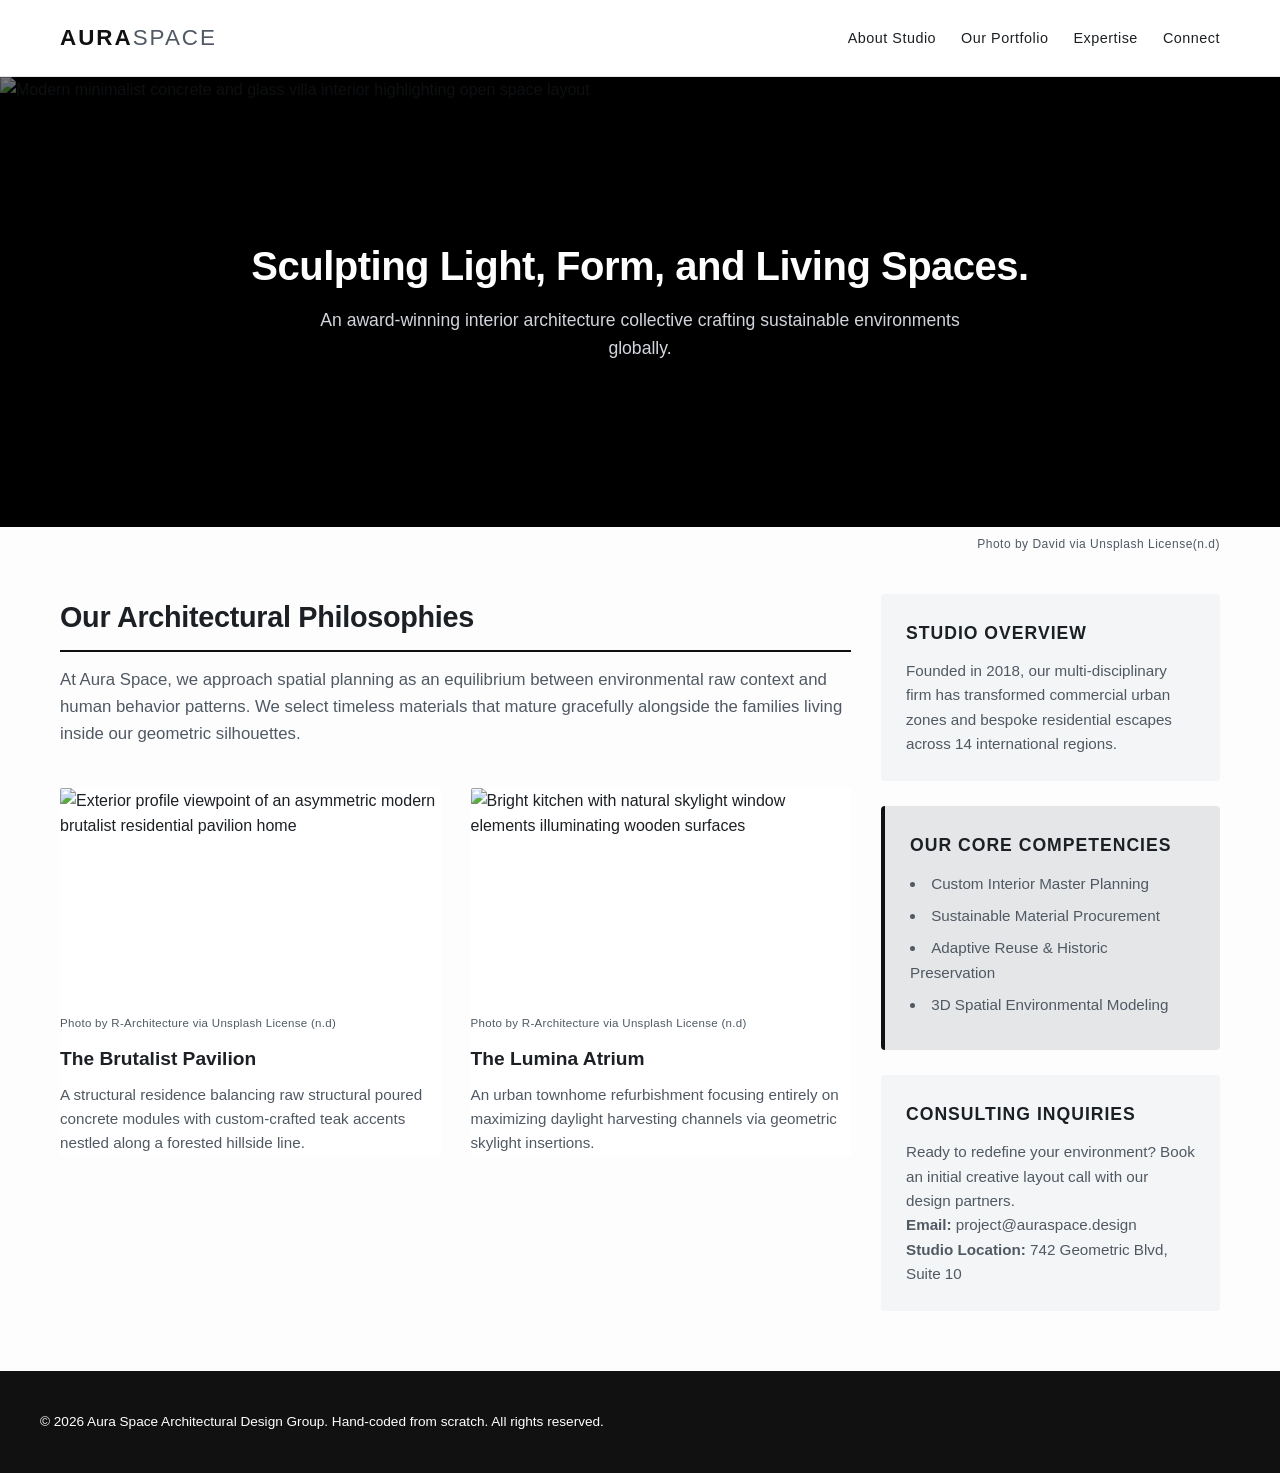
==== index.html @ b134ff6f "Add files via upload" ====
<!DOCTYPE html>
<html lang="en">
<head>
    <meta charset="UTF-8">
    <meta name="viewport" content="width=device-width, initial-scale=1.0">
    <title>Aura Space Design | Architectural Studio - Web Programming and Design - First Project Part 1</title>
    <style>
        /* ==========================================================================
           1. ROOT DESIGN SYSTEM VARIABLES & BASE RESETS
           ========================================================================== */
        :root {
            --color-bg: #fdfdfd;
            --color-text-main: #1c2024;
            --color-text-muted: #505963;
            --color-accent: #111111;
            --color-sidebar-bg: #f4f5f6;
            --color-accent-bg: #e4e6e8;
            --font-stack: -apple-system, BlinkMacSystemFont, "Segoe UI", Roboto, Helvetica, Arial, sans-serif;
            --grid-gap: 30px;
            --max-width: 1200px;
        }

        * {
            box-sizing: border-box;
            margin: 0;
            padding: 0;
        }

        html {
            scroll-behavior: smooth;
        }

        body {
            font-family: var(--font-stack);
            background-color: var(--color-bg);
            color: var(--color-text-main);
            line-height: 1.6;
            -webkit-font-smoothing: antialiased;
        }

        /* ==========================================================================
           2. HEADER & NAVIGATION STRUCTURAL ELEMENTS
           ========================================================================== */
        .site-header {
            background-color: rgba(255, 255, 255, 0.95);
            border-bottom: 1px solid var(--color-accent-bg);
            position: sticky;
            top: 0;
            z-index: 100;
        }

        .header-container {
            max-width: var(--max-width);
            margin: 0 auto;
            padding: 20px;
            display: flex;
            justify-content: space-between;
            align-items: center;
        }

        .logo a {
            font-size: 1.4rem;
            font-weight: 800;
            letter-spacing: 2px;
            color: var(--color-accent);
            text-decoration: none;
        }

        .logo a span {
            font-weight: 300;
            color: var(--color-text-muted);
        }

        .site-navigation ul {
            list-style: none;
            display: flex;
            gap: 25px;
        }

        .site-navigation a {
            text-decoration: none;
            color: var(--color-text-main);
            font-size: 0.9rem;
            font-weight: 500;
            letter-spacing: 0.5px;
            transition: color 0.2s ease;
        }

        .site-navigation a:hover {
            color: var(--color-text-muted);
        }

        /* ==========================================================================
           3. HERO BANNER PROFILE
           ========================================================================== */
        .hero-banner {
            position: relative;
            width: 100%;
            height: 50vh;
            min-height: 400px;
            overflow: hidden;
            background-color: #000;
        }

        /* ANTI-DISTORTION RULE: Object fit controls asset scale aspect ratio dynamically */
        .hero-img {
            width: 100%;
            height: 100%;
            object-fit: cover;
            opacity: 0.85;
        }

        .hero-overlay {
            position: absolute;
            top: 0;
            bottom: 0;
            left: 0;
            right: 0;
            padding: 40px 20px;
            background: rgba(0, 0, 0, 0.45); /* Balanced dark tint layout override */
            color: #ffffff;
            
            /* Center elements horizontally and vertically */
            display: flex;
            flex-direction: column;
            justify-content: center;
            align-items: center;
            text-align: center;
        }

        .hero-overlay h1 {
            width: 100%;
            max-width: 800px;
            margin: 0 auto 16px auto;
            font-size: 2.5rem;
            font-weight: 700;
            letter-spacing: -0.5px;
            line-height: 1.2;
        }

        .hero-overlay p {
            width: 100%;
            max-width: 650px;
            margin: 0 auto;
            font-size: 1.1rem;
            color: #d1d5db;
        }

        /* ==========================================================================
           4. LAYOUT GRID MATRIX SYSTEM (WIREFRAME 1: DESKTOP MULTI-COLUMN DESIGN)
           ========================================================================== */
        .layout-wrapper {
            max-width: var(--max-width);
            margin: 40px auto;
            padding: 0 20px;
            display: grid;
            /* Main section consumes 70%, Aside section consumes 30% spacing */
            grid-template-columns: 7fr 3fr;
            gap: var(--grid-gap);
        }

        .main-content {
            display: flex;
            flex-direction: column;
            gap: 40px;
        }

        .content-block h2 {
            font-size: 1.8rem;
            margin-bottom: 15px;
            letter-spacing: -0.3px;
            border-bottom: 2px solid var(--color-accent);
            padding-bottom: 10px;
        }

        .content-block p {
            color: var(--color-text-muted);
            font-size: 1.05rem;
        }

        /* PORTFOLIO DISPLAY CARDS */
        .portfolio-grid {
            display: grid;
            grid-template-columns: repeat(auto-fit, minmax(280px, 1fr));
            gap: var(--grid-gap);
        }

        .portfolio-card {
            background: #ffffff;
            display: flex;
            flex-direction: column;
        }

        /* ANTI-DISTORTION RULE: Prevent aspect ratio compression on portfolio content cards */
        .portfolio-img {
            width: 100%;
            height: 220px;
            object-fit: cover;
            margin-bottom: 6px; /* Reduced to bring citation closer to the image */
            border-radius: 2px;
        }

        /* Custom small-font styling for standard photo captions */
        .photo-citation {
            font-size: 0.72rem;
            color: var(--color-text-muted);
            margin-bottom: 12px;
            letter-spacing: 0.3px;
        }

        .portfolio-card h3 {
            font-size: 1.2rem;
            margin-bottom: 8px;
        }

        .portfolio-card p {
            color: var(--color-text-muted);
            font-size: 0.95rem;
        }

        /* ASIDE SIDEBAR MANAGEMENT */
        .sidebar-info {
            display: flex;
            flex-direction: column;
            gap: 25px;
        }

        .sidebar-widget {
            background-color: var(--color-sidebar-bg);
            padding: 25px;
            border-radius: 4px;
        }

        .sidebar-widget h3 {
            font-size: 1.1rem;
            margin-bottom: 12px;
            text-transform: uppercase;
            letter-spacing: 1px;
        }

        .sidebar-widget p {
            font-size: 0.95rem;
            color: var(--color-text-muted);
        }

        .sidebar-widget ul {
            list-style-position: inside;
            color: var(--color-text-muted);
            font-size: 0.95rem;
        }

        .sidebar-widget ul li {
            margin-bottom: 8px;
        }

        .bg-accent {
            background-color: var(--color-accent-bg);
            border-left: 4px solid var(--color-accent);
        }

        /* ==========================================================================
           5. SITE FOOTER SYSTEM
           ========================================================================== */
        .site-footer {
            background-color: var(--color-accent);
            color: #ffffff;
            margin-top: 60px;
            padding: 40px 20px;
        }

        .footer-container {
            max-width: var(--max-width);
            margin: 0 auto;
            display: flex;
            justify-content: space-between;
            flex-wrap: wrap;
            gap: 20px;
            font-size: 0.85rem;
        }

        .footer-meta {
            color: #9ca3af;
        }

        /* ==========================================================================
           6. RESPONSIVE RE-ARCHITECTURE MEDIA INJECTION (WIREFRAME 2: MOBILE VIEWPORT)
           ========================================================================== */
        @media (max-width: 768px) {
            /* Transforms multi-column layout wrapper into a single linear stacked block */
            .layout-wrapper {
                grid-template-columns: 1fr;
                margin: 20px auto;
            }
            
            .header-container {
                flex-direction: column;
                gap: 15px;
                text-align: center;
            }

            .site-navigation ul {
                gap: 15px;
            }

            .hero-banner {
                height: 40vh;
            }

            .hero-overlay h1 {
                font-size: 1.8rem;
            }
            
            .footer-container {
                flex-direction: column;
                text-align: center;
            }
        }
    </style>
</head>
<body>

    <!-- SEMANTIC LANDMARK: HEADER SECTION -->
    <header class="site-header">
        <div class="header-container">
            <div class="logo">
                <a href="#home" aria-label="Aura Space Design Home">AURA<span>SPACE</span></a>
            </div>
            <!-- SEMANTIC LANDMARK: NAVIGATION -->
            <nav class="site-navigation" aria-label="Main Site Navigation">
                <ul>
                    <li><a href="#about">About Studio</a></li>
                    <li><a href="#portfolio">Our Portfolio</a></li>
                    <li><a href="#services">Expertise</a></li>
                    <li><a href="#contact">Connect</a></li>
                </ul>
            </nav>
        </div>
    </header>

    <!-- HERO PROFILE GRAPHIC CONTAINER (FIRST PHOTO) -->
    <section id="home" class="hero-banner" aria-label="Introduction Banner">
        <!-- 
            IMAGE SOURCE CITATION:
            URL: https://images.unsplash.com/photo-1600585154340-be6161a56a0c
            Author: David via Unsplash License (n.d)
        -->
        <img src="https://images.unsplash.com/photo-1600585154340-be6161a56a0c?auto=format&fit=crop&w=1200&q=80" 
             alt="Modern minimalist concrete and glass villa interior highlighting open space layout" 
             class="hero-img">
        <div class="hero-overlay">
            <h1>Sculpting Light, Form, and Living Spaces.</h1>
            <p>An award-winning interior architecture collective crafting sustainable environments globally.</p>
        </div>
    </section>

    <!-- FIRST PHOTO CITATION (Placed directly under the photo, aligned to the right, using pure HTML styles) -->
    <div style="text-align: right; max-width: 1200px; margin: 8px auto 0 auto; padding: 0 20px; font-size: 0.75rem; color: #505963; letter-spacing: 0.5px;">
        Photo by David via Unsplash License(n.d)
    </div>

    <!-- TWO-COLUMN LAYOUT ADHERING TO THE DESKTOP WIREFRAME MODEL -->
    <div class="layout-wrapper">
        
        <!-- SEMANTIC LANDMARK: MAIN ARTICLE AND CONTENT MATRIX -->
        <main class="main-content" id="portfolio">
            <section class="content-block">
                <h2>Our Architectural Philosophies</h2>
                <p>At Aura Space, we approach spatial planning as an equilibrium between environmental raw context and human behavior patterns. We select timeless materials that mature gracefully alongside the families living inside our geometric silhouettes.</p>
            </section>

            <section class="portfolio-grid">
                <article class="portfolio-card">
                    <!-- 
                        IMAGE SOURCE CITATION:
                        URL: https://images.unsplash.com/photo-1600596542815-ffad4c1539a9
                        Author: R-Architecture via Unsplash License
                    -->
                    <img src="https://images.unsplash.com/photo-1600596542815-ffad4c1539a9?auto=format&fit=crop&w=600&q=80" 
                         alt="Exterior profile viewpoint of an asymmetric modern brutalist residential pavilion home" 
                         class="portfolio-img">
                    <span class="photo-citation">Photo by R-Architecture via Unsplash License (n.d)</span>
                    <h3>The Brutalist Pavilion</h3>
                    <p>A structural residence balancing raw structural poured concrete modules with custom-crafted teak accents nestled along a forested hillside line.</p>
                </article>

                <article class="portfolio-card">
                    <!-- 
                        IMAGE SOURCE CITATION:
                        URL: https://images.unsplash.com/photo-1600607687939-ce8a6c25118c
                        Author: R-Architecture via Unsplash License
                    -->
                    <img src="https://images.unsplash.com/photo-1600607687939-ce8a6c25118c?auto=format&fit=crop&w=600&q=80" 
                         alt="Bright kitchen with natural skylight window elements illuminating wooden surfaces" 
                         class="portfolio-img">
                    <span class="photo-citation">Photo by R-Architecture via Unsplash License (n.d)</span>
                    <h3>The Lumina Atrium</h3>
                    <p>An urban townhome refurbishment focusing entirely on maximizing daylight harvesting channels via geometric skylight insertions.</p>
                </article>
            </section>
        </main>

        <!-- SEMANTIC LANDMARK: ASIDE SIDEBAR ELEMENT (Wireframe 1 Sidebar Content / Drops to bottom in Wireframe 2 Mobile) -->
        <aside class="sidebar-info" id="about" aria-label="Studio Details and Accolades">
            <div class="sidebar-widget">
                <h3>Studio Overview</h3>
                <p>Founded in 2018, our multi-disciplinary firm has transformed commercial urban zones and bespoke residential escapes across 14 international regions.</p>
            </div>

            <div class="sidebar-widget bg-accent" id="services">
                <h3>Our Core Competencies</h3>
                <ul>
                    <li>Custom Interior Master Planning</li>
                    <li>Sustainable Material Procurement</li>
                    <li>Adaptive Reuse & Historic Preservation</li>
                    <li>3D Spatial Environmental Modeling</li>
                </ul>
            </div>

            <div class="sidebar-widget" id="contact">
                <h3>Consulting Inquiries</h3>
                <p>Ready to redefine your environment? Book an initial creative layout call with our design partners.</p>
                <p><strong>Email:</strong> project@auraspace.design</p>
                <p><strong>Studio Location:</strong> 742 Geometric Blvd, Suite 10</p>
            </div>
        </aside>

    </div>

    <!-- SEMANTIC LANDMARK: FOOTER SYSTEM -->
    <footer class="site-footer">
        <div class="footer-container">
            <p>&copy; 2026 Aura Space Architectural Design Group. Hand-coded from scratch. All rights reserved.</p>
        </div>
    </footer>

</body>
</html>
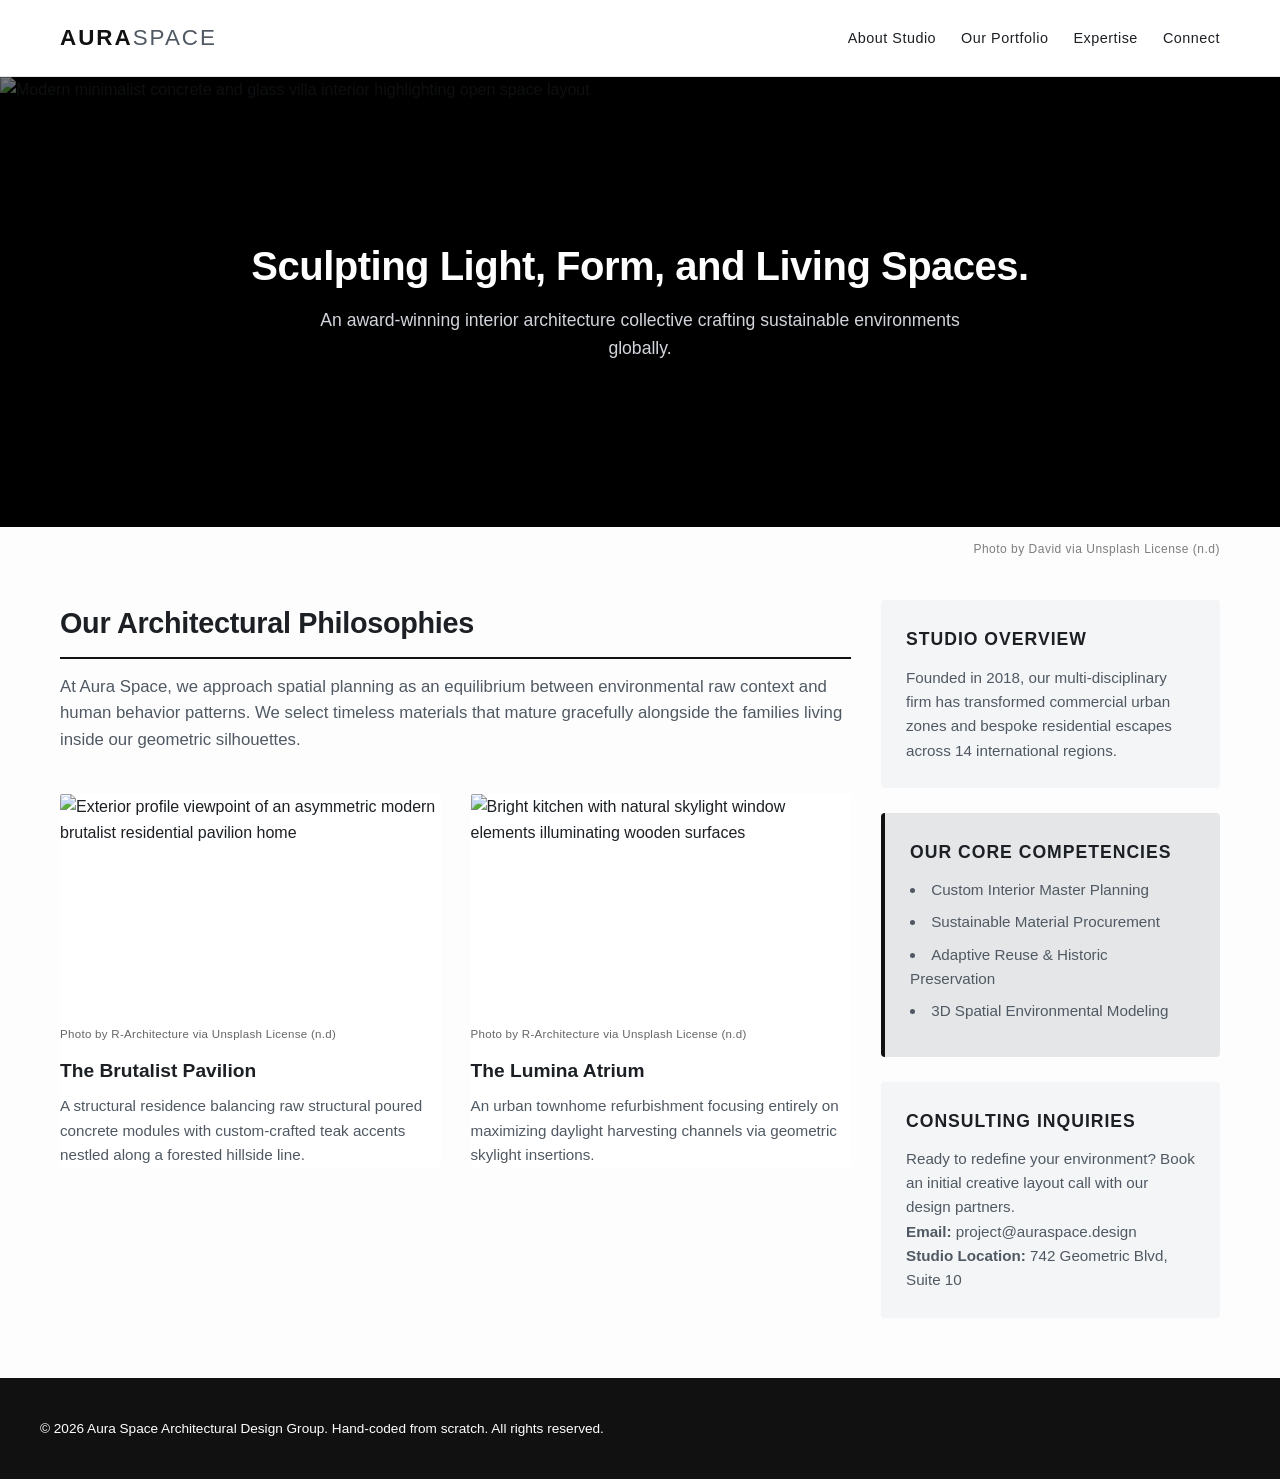
==== commit eca09316: "Add files via upload" ====
--- a/index.html
+++ b/index.html
@@ -3,7 +3,7 @@
 <head>
     <meta charset="UTF-8">
     <meta name="viewport" content="width=device-width, initial-scale=1.0">
-    <title>Aura Space Design | Architectural Studio - Web Programming and Design - First Project Part 1</title>
+    <title>Web Programming and Design - First Project Part 1</title>
     <style>
         /* ==========================================================================
            1. ROOT DESIGN SYSTEM VARIABLES & BASE RESETS
@@ -200,10 +200,10 @@
             border-radius: 2px;
         }
 
-        /* Custom small-font styling for standard photo captions */
+        /* Custom small-font styling for standard photo captions (LOCKED TO BLACK) */
         .photo-citation {
             font-size: 0.72rem;
-            color: var(--color-text-muted);
+            color: #000000 !important;
             margin-bottom: 12px;
             letter-spacing: 0.3px;
         }
@@ -342,7 +342,7 @@
         <!-- 
             IMAGE SOURCE CITATION:
             URL: https://images.unsplash.com/photo-1600585154340-be6161a56a0c
-            Author: David via Unsplash License (n.d)
+            Author: David via Unsplash License
         -->
         <img src="https://images.unsplash.com/photo-1600585154340-be6161a56a0c?auto=format&fit=crop&w=1200&q=80" 
              alt="Modern minimalist concrete and glass villa interior highlighting open space layout" 
@@ -353,9 +353,17 @@
         </div>
     </section>
 
-    <!-- FIRST PHOTO CITATION (Placed directly under the photo, aligned to the right, using pure HTML styles) -->
-    <div style="text-align: right; max-width: 1200px; margin: 8px auto 0 auto; padding: 0 20px; font-size: 0.75rem; color: #505963; letter-spacing: 0.5px;">
-        Photo by David via Unsplash License(n.d)
+    <!-- FIRST PHOTO CITATION (COLOR LOCKED TO BLACK BEFORE & AFTER HOVER) -->
+    <div style="text-align: right; max-width: 1200px; margin: 8px auto 0 auto; padding: 0 20px; position: relative;">
+        <!-- Popup Element for First Photo -->
+        <div id="popup-hero" style="position: absolute; right: 20px; bottom: 100%; margin-bottom: 8px; background: #111111; color: #ffffff; padding: 6px 12px; font-size: 0.75rem; border-radius: 4px; box-shadow: 0 2px 8px rgba(0,0,0,0.15); display: none; white-space: nowrap; z-index: 10;">
+            Source: Unsplash Open License • Asset ID: 1600585154340
+        </div>
+        <span style="font-size: 0.75rem; color: #000000; letter-spacing: 0.5px; opacity: 0.5; transition: opacity 0.3s ease; cursor: pointer;"
+              onmouseover="this.style.opacity='1'; document.getElementById('popup-hero').style.display='block';"
+              onmouseout="this.style.opacity='0.5'; document.getElementById('popup-hero').style.display='none';">
+            Photo by David via Unsplash License (n.d)
+        </span>
     </div>
 
     <!-- TWO-COLUMN LAYOUT ADHERING TO THE DESKTOP WIREFRAME MODEL -->
@@ -378,7 +386,19 @@
                     <img src="https://images.unsplash.com/photo-1600596542815-ffad4c1539a9?auto=format&fit=crop&w=600&q=80" 
                          alt="Exterior profile viewpoint of an asymmetric modern brutalist residential pavilion home" 
                          class="portfolio-img">
-                    <span class="photo-citation">Photo by R-Architecture via Unsplash License (n.d)</span>
+                    
+                    <!-- GRID PHOTO 1 CITATION (COLOR LOCKED TO BLACK BEFORE & AFTER HOVER) -->
+                    <div style="position: relative; display: inline-block;">
+                        <div id="popup-grid-1" style="position: absolute; left: 0; bottom: 100%; margin-bottom: 4px; background: #111111; color: #ffffff; padding: 6px 12px; font-size: 0.72rem; border-radius: 4px; box-shadow: 0 2px 8px rgba(0,0,0,0.15); display: none; white-space: nowrap; z-index: 10;">
+                            Source: R-Architecture Portfolio • Commercial License
+                        </div>
+                        <span class="photo-citation" style="cursor: pointer; transition: opacity 0.2s ease; display: inline-block; opacity: 0.6; color: #000000;"
+                              onmouseover="this.style.opacity='1'; document.getElementById('popup-grid-1').style.display='block';"
+                              onmouseout="this.style.opacity='0.6'; document.getElementById('popup-grid-1').style.display='none';">
+                            Photo by R-Architecture via Unsplash License (n.d)
+                        </span>
+                    </div>
+
                     <h3>The Brutalist Pavilion</h3>
                     <p>A structural residence balancing raw structural poured concrete modules with custom-crafted teak accents nestled along a forested hillside line.</p>
                 </article>
@@ -392,14 +412,26 @@
                     <img src="https://images.unsplash.com/photo-1600607687939-ce8a6c25118c?auto=format&fit=crop&w=600&q=80" 
                          alt="Bright kitchen with natural skylight window elements illuminating wooden surfaces" 
                          class="portfolio-img">
-                    <span class="photo-citation">Photo by R-Architecture via Unsplash License (n.d)</span>
+                    
+                    <!-- GRID PHOTO 2 CITATION (COLOR LOCKED TO BLACK BEFORE & AFTER HOVER) -->
+                    <div style="position: relative; display: inline-block;">
+                        <div id="popup-grid-2" style="position: absolute; left: 0; bottom: 100%; margin-bottom: 4px; background: #111111; color: #ffffff; padding: 6px 12px; font-size: 0.72rem; border-radius: 4px; box-shadow: 0 2px 8px rgba(0,0,0,0.15); display: none; white-space: nowrap; z-index: 10;">
+                            Source: R-Architecture Interior Collection • Standard License
+                        </div>
+                        <span class="photo-citation" style="cursor: pointer; transition: opacity 0.2s ease; display: inline-block; opacity: 0.6; color: #000000;"
+                              onmouseover="this.style.opacity='1'; document.getElementById('popup-grid-2').style.display='block';"
+                              onmouseout="this.style.opacity='0.6'; document.getElementById('popup-grid-2').style.display='none';">
+                            Photo by R-Architecture via Unsplash License (n.d)
+                        </span>
+                    </div>
+
                     <h3>The Lumina Atrium</h3>
                     <p>An urban townhome refurbishment focusing entirely on maximizing daylight harvesting channels via geometric skylight insertions.</p>
                 </article>
             </section>
         </main>
 
-        <!-- SEMANTIC LANDMARK: ASIDE SIDEBAR ELEMENT (Wireframe 1 Sidebar Content / Drops to bottom in Wireframe 2 Mobile) -->
+        <!-- SEMANTIC LANDMARK: ASIDE SIDEBAR ELEMENT -->
         <aside class="sidebar-info" id="about" aria-label="Studio Details and Accolades">
             <div class="sidebar-widget">
                 <h3>Studio Overview</h3>
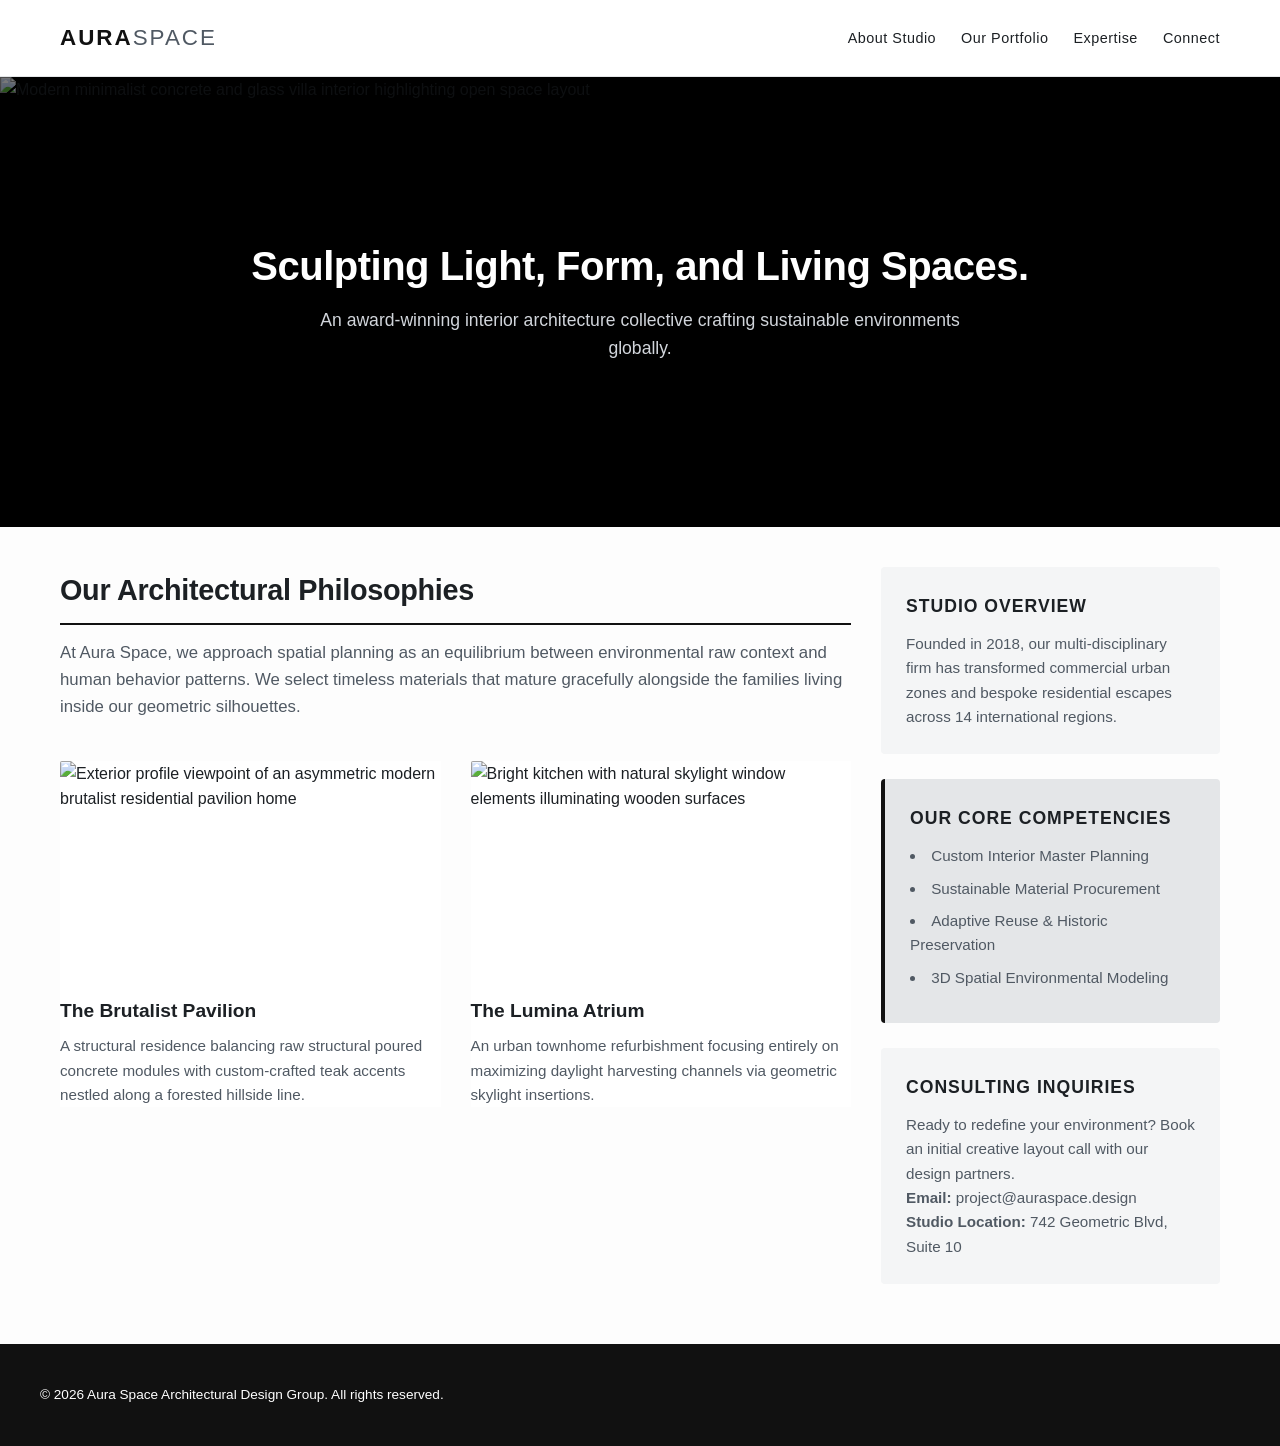
==== commit 04d10472: "Add files via upload" ====
--- a/index.html
+++ b/index.html
@@ -5,9 +5,9 @@
     <meta name="viewport" content="width=device-width, initial-scale=1.0">
     <title>Web Programming and Design - First Project Part 1</title>
     <style>
-        /* ==========================================================================
-           1. ROOT DESIGN SYSTEM VARIABLES & BASE RESETS
-           ========================================================================== */
+        /* =================================
+           SYSTEM VARIABLES & BASE RESETS
+           =================================*/
         :root {
             --color-bg: #fdfdfd;
             --color-text-main: #1c2024;
@@ -38,9 +38,9 @@
             -webkit-font-smoothing: antialiased;
         }
 
-        /* ==========================================================================
-           2. HEADER & NAVIGATION STRUCTURAL ELEMENTS
-           ========================================================================== */
+        /* ========================================
+           HEADER & NAVIGATION STRUCTURAL ELEMENTS
+           ========================================*/
         .site-header {
             background-color: rgba(255, 255, 255, 0.95);
             border-bottom: 1px solid var(--color-accent-bg);
@@ -90,9 +90,9 @@
             color: var(--color-text-muted);
         }
 
-        /* ==========================================================================
-           3. HERO BANNER PROFILE
-           ========================================================================== */
+        /* ====================
+           BANNER PROFILE
+           ====================*/
         .hero-banner {
             position: relative;
             width: 100%;
@@ -102,12 +102,12 @@
             background-color: #000;
         }
 
-        /* ANTI-DISTORTION RULE: Object fit controls asset scale aspect ratio dynamically */
         .hero-img {
             width: 100%;
             height: 100%;
             object-fit: cover;
             opacity: 0.85;
+            cursor: help;
         }
 
         .hero-overlay {
@@ -117,15 +117,14 @@
             left: 0;
             right: 0;
             padding: 40px 20px;
-            background: rgba(0, 0, 0, 0.45); /* Balanced dark tint layout override */
+            background: rgba(0, 0, 0, 0.45);
             color: #ffffff;
-            
-            /* Center elements horizontally and vertically */
             display: flex;
             flex-direction: column;
             justify-content: center;
             align-items: center;
             text-align: center;
+            pointer-events: none; /* Allows hover text to pass directly to underlying image */
         }
 
         .hero-overlay h1 {
@@ -146,15 +145,14 @@
             color: #d1d5db;
         }
 
-        /* ==========================================================================
-           4. LAYOUT GRID MATRIX SYSTEM (WIREFRAME 1: DESKTOP MULTI-COLUMN DESIGN)
-           ========================================================================== */
+        /* =====================================================================
+           LAYOUT GRID MATRIX SYSTEM (WIREFRAME 1: DESKTOP MULTI-COLUMN DESIGN)
+           =====================================================================*/
         .layout-wrapper {
             max-width: var(--max-width);
             margin: 40px auto;
             padding: 0 20px;
             display: grid;
-            /* Main section consumes 70%, Aside section consumes 30% spacing */
             grid-template-columns: 7fr 3fr;
             gap: var(--grid-gap);
         }
@@ -191,21 +189,13 @@
             flex-direction: column;
         }
 
-        /* ANTI-DISTORTION RULE: Prevent aspect ratio compression on portfolio content cards */
         .portfolio-img {
             width: 100%;
             height: 220px;
             object-fit: cover;
-            margin-bottom: 6px; /* Reduced to bring citation closer to the image */
+            margin-bottom: 15px;
             border-radius: 2px;
-        }
-
-        /* Custom small-font styling for standard photo captions (LOCKED TO BLACK) */
-        .photo-citation {
-            font-size: 0.72rem;
-            color: #000000 !important;
-            margin-bottom: 12px;
-            letter-spacing: 0.3px;
+            cursor: help;
         }
 
         .portfolio-card h3 {
@@ -226,7 +216,7 @@
         }
 
         .sidebar-widget {
-            background-color: var(--color-sidebar-bg);
+            background-color: var(--sidebar-bg, #f4f5f6);
             padding: 25px;
             border-radius: 4px;
         }
@@ -258,9 +248,9 @@
             border-left: 4px solid var(--color-accent);
         }
 
-        /* ==========================================================================
-           5. SITE FOOTER SYSTEM
-           ========================================================================== */
+        /* ====================
+           SITE FOOTER SYSTEM
+           ====================*/
         .site-footer {
             background-color: var(--color-accent);
             color: #ffffff;
@@ -278,15 +268,10 @@
             font-size: 0.85rem;
         }
 
-        .footer-meta {
-            color: #9ca3af;
-        }
-
         /* ==========================================================================
-           6. RESPONSIVE RE-ARCHITECTURE MEDIA INJECTION (WIREFRAME 2: MOBILE VIEWPORT)
+           RESPONSIVE RE-ARCHITECTURE MEDIA INJECTION (WIREFRAME 2: MOBILE VIEWPORT)
            ========================================================================== */
         @media (max-width: 768px) {
-            /* Transforms multi-column layout wrapper into a single linear stacked block */
             .layout-wrapper {
                 grid-template-columns: 1fr;
                 margin: 20px auto;
@@ -325,7 +310,6 @@
             <div class="logo">
                 <a href="#home" aria-label="Aura Space Design Home">AURA<span>SPACE</span></a>
             </div>
-            <!-- SEMANTIC LANDMARK: NAVIGATION -->
             <nav class="site-navigation" aria-label="Main Site Navigation">
                 <ul>
                     <li><a href="#about">About Studio</a></li>
@@ -337,34 +321,17 @@
         </div>
     </header>
 
-    <!-- HERO PROFILE GRAPHIC CONTAINER (FIRST PHOTO) -->
+    <!-- PROFILE GRAPHIC CONTAINER (FIRST PHOTO NATIVE HOVER POPUP TEXT) -->
     <section id="home" class="hero-banner" aria-label="Introduction Banner">
-        <!-- 
-            IMAGE SOURCE CITATION:
-            URL: https://images.unsplash.com/photo-1600585154340-be6161a56a0c
-            Author: David via Unsplash License
-        -->
         <img src="https://images.unsplash.com/photo-1600585154340-be6161a56a0c?auto=format&fit=crop&w=1200&q=80" 
              alt="Modern minimalist concrete and glass villa interior highlighting open space layout" 
+             title="Photo by David via Unsplash License (n.d)"
              class="hero-img">
         <div class="hero-overlay">
             <h1>Sculpting Light, Form, and Living Spaces.</h1>
             <p>An award-winning interior architecture collective crafting sustainable environments globally.</p>
         </div>
     </section>
-
-    <!-- FIRST PHOTO CITATION (COLOR LOCKED TO BLACK BEFORE & AFTER HOVER) -->
-    <div style="text-align: right; max-width: 1200px; margin: 8px auto 0 auto; padding: 0 20px; position: relative;">
-        <!-- Popup Element for First Photo -->
-        <div id="popup-hero" style="position: absolute; right: 20px; bottom: 100%; margin-bottom: 8px; background: #111111; color: #ffffff; padding: 6px 12px; font-size: 0.75rem; border-radius: 4px; box-shadow: 0 2px 8px rgba(0,0,0,0.15); display: none; white-space: nowrap; z-index: 10;">
-            Source: Unsplash Open License • Asset ID: 1600585154340
-        </div>
-        <span style="font-size: 0.75rem; color: #000000; letter-spacing: 0.5px; opacity: 0.5; transition: opacity 0.3s ease; cursor: pointer;"
-              onmouseover="this.style.opacity='1'; document.getElementById('popup-hero').style.display='block';"
-              onmouseout="this.style.opacity='0.5'; document.getElementById('popup-hero').style.display='none';">
-            Photo by David via Unsplash License (n.d)
-        </span>
-    </div>
 
     <!-- TWO-COLUMN LAYOUT ADHERING TO THE DESKTOP WIREFRAME MODEL -->
     <div class="layout-wrapper">
@@ -378,53 +345,21 @@
 
             <section class="portfolio-grid">
                 <article class="portfolio-card">
-                    <!-- 
-                        IMAGE SOURCE CITATION:
-                        URL: https://images.unsplash.com/photo-1600596542815-ffad4c1539a9
-                        Author: R-Architecture via Unsplash License
-                    -->
+                    <!-- GRID PHOTO 1 NATIVE HOVER POPUP TEXT -->
                     <img src="https://images.unsplash.com/photo-1600596542815-ffad4c1539a9?auto=format&fit=crop&w=600&q=80" 
                          alt="Exterior profile viewpoint of an asymmetric modern brutalist residential pavilion home" 
+                         title="Photo by R-Architecture via Unsplash License (n.d)"
                          class="portfolio-img">
-                    
-                    <!-- GRID PHOTO 1 CITATION (COLOR LOCKED TO BLACK BEFORE & AFTER HOVER) -->
-                    <div style="position: relative; display: inline-block;">
-                        <div id="popup-grid-1" style="position: absolute; left: 0; bottom: 100%; margin-bottom: 4px; background: #111111; color: #ffffff; padding: 6px 12px; font-size: 0.72rem; border-radius: 4px; box-shadow: 0 2px 8px rgba(0,0,0,0.15); display: none; white-space: nowrap; z-index: 10;">
-                            Source: R-Architecture Portfolio • Commercial License
-                        </div>
-                        <span class="photo-citation" style="cursor: pointer; transition: opacity 0.2s ease; display: inline-block; opacity: 0.6; color: #000000;"
-                              onmouseover="this.style.opacity='1'; document.getElementById('popup-grid-1').style.display='block';"
-                              onmouseout="this.style.opacity='0.6'; document.getElementById('popup-grid-1').style.display='none';">
-                            Photo by R-Architecture via Unsplash License (n.d)
-                        </span>
-                    </div>
-
                     <h3>The Brutalist Pavilion</h3>
                     <p>A structural residence balancing raw structural poured concrete modules with custom-crafted teak accents nestled along a forested hillside line.</p>
                 </article>
 
                 <article class="portfolio-card">
-                    <!-- 
-                        IMAGE SOURCE CITATION:
-                        URL: https://images.unsplash.com/photo-1600607687939-ce8a6c25118c
-                        Author: R-Architecture via Unsplash License
-                    -->
+                    <!-- GRID PHOTO 2 NATIVE HOVER POPUP TEXT -->
                     <img src="https://images.unsplash.com/photo-1600607687939-ce8a6c25118c?auto=format&fit=crop&w=600&q=80" 
                          alt="Bright kitchen with natural skylight window elements illuminating wooden surfaces" 
+                         title="Photo by R-Architecture via Unsplash License (n.d)"
                          class="portfolio-img">
-                    
-                    <!-- GRID PHOTO 2 CITATION (COLOR LOCKED TO BLACK BEFORE & AFTER HOVER) -->
-                    <div style="position: relative; display: inline-block;">
-                        <div id="popup-grid-2" style="position: absolute; left: 0; bottom: 100%; margin-bottom: 4px; background: #111111; color: #ffffff; padding: 6px 12px; font-size: 0.72rem; border-radius: 4px; box-shadow: 0 2px 8px rgba(0,0,0,0.15); display: none; white-space: nowrap; z-index: 10;">
-                            Source: R-Architecture Interior Collection • Standard License
-                        </div>
-                        <span class="photo-citation" style="cursor: pointer; transition: opacity 0.2s ease; display: inline-block; opacity: 0.6; color: #000000;"
-                              onmouseover="this.style.opacity='1'; document.getElementById('popup-grid-2').style.display='block';"
-                              onmouseout="this.style.opacity='0.6'; document.getElementById('popup-grid-2').style.display='none';">
-                            Photo by R-Architecture via Unsplash License (n.d)
-                        </span>
-                    </div>
-
                     <h3>The Lumina Atrium</h3>
                     <p>An urban townhome refurbishment focusing entirely on maximizing daylight harvesting channels via geometric skylight insertions.</p>
                 </article>
@@ -461,7 +396,7 @@
     <!-- SEMANTIC LANDMARK: FOOTER SYSTEM -->
     <footer class="site-footer">
         <div class="footer-container">
-            <p>&copy; 2026 Aura Space Architectural Design Group. Hand-coded from scratch. All rights reserved.</p>
+            <p>&copy; 2026 Aura Space Architectural Design Group. All rights reserved.</p>
         </div>
     </footer>
 
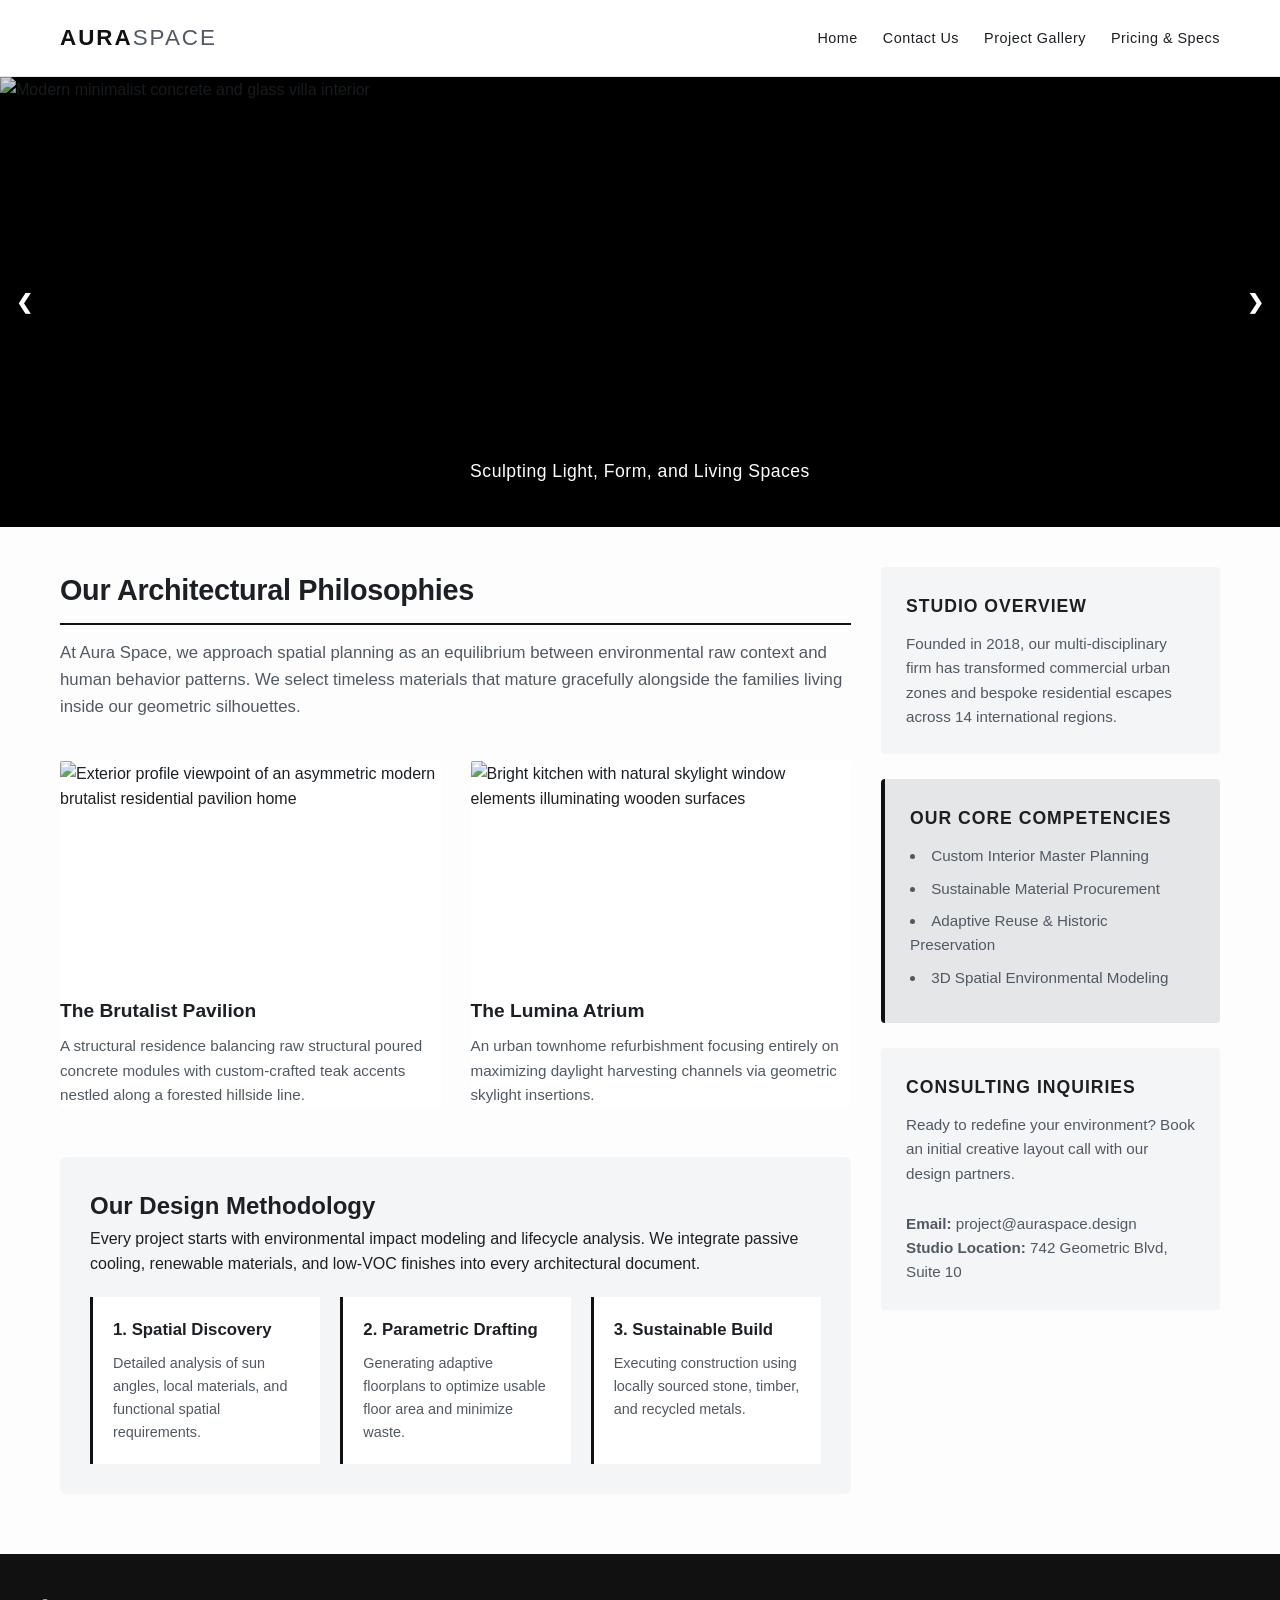
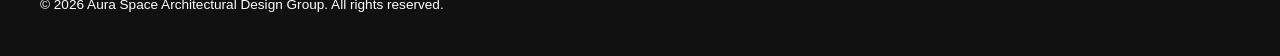
==== commit 6a098c68: "Add files via upload" ====
--- a/index.html
+++ b/index.html
@@ -3,7 +3,7 @@
 <head>
     <meta charset="UTF-8">
     <meta name="viewport" content="width=device-width, initial-scale=1.0">
-    <title>Web Programming and Design - First Project Part 1</title>
+    <title>Aura Space - Home & Portfolio</title>
     <style>
         /* =================================
            SYSTEM VARIABLES & BASE RESETS
@@ -91,9 +91,9 @@
         }
 
         /* ====================
-           BANNER PROFILE
+           SLIDESHOW / HERO BANNER
            ====================*/
-        .hero-banner {
+        .slideshow-wrapper {
             position: relative;
             width: 100%;
             height: 50vh;
@@ -102,51 +102,85 @@
             background-color: #000;
         }
 
-        .hero-img {
+        .slide {
+            display: none;
+            height: 100%;
+            position: relative;
+        }
+
+        .slide img {
             width: 100%;
             height: 100%;
             object-fit: cover;
             opacity: 0.85;
-            cursor: help;
-        }
-
-        .hero-overlay {
+        }
+
+        .slide-caption {
             position: absolute;
-            top: 0;
-            bottom: 0;
-            left: 0;
+            bottom: 30px;
+            left: 50%;
+            transform: translateX(-50%);
+            background: rgba(0, 0, 0, 0.75);
+            color: #ffffff;
+            padding: 12px 28px;
+            border-radius: 4px;
+            font-size: 1.1rem;
+            letter-spacing: 0.5px;
+            text-align: center;
+            z-index: 10;
+        }
+
+        /* Navigation buttons for slideshow */
+        .prev, .next {
+            cursor: pointer;
+            position: absolute;
+            top: 50%;
+            transform: translateY(-50%);
+            padding: 16px;
+            color: white;
+            font-weight: bold;
+            font-size: 20px;
+            background: rgba(0, 0, 0, 0.4);
+            border: none;
+            border-radius: 0 3px 3px 0;
+            user-select: none;
+            transition: background 0.2s ease;
+            z-index: 10;
+        }
+
+        .next {
             right: 0;
-            padding: 40px 20px;
-            background: rgba(0, 0, 0, 0.45);
-            color: #ffffff;
-            display: flex;
-            flex-direction: column;
-            justify-content: center;
-            align-items: center;
-            text-align: center;
-            pointer-events: none; /* Allows hover text to pass directly to underlying image */
-        }
-
-        .hero-overlay h1 {
-            width: 100%;
-            max-width: 800px;
-            margin: 0 auto 16px auto;
-            font-size: 2.5rem;
-            font-weight: 700;
-            letter-spacing: -0.5px;
-            line-height: 1.2;
-        }
-
-        .hero-overlay p {
-            width: 100%;
-            max-width: 650px;
-            margin: 0 auto;
-            font-size: 1.1rem;
-            color: #d1d5db;
+            border-radius: 3px 0 0 3px;
+        }
+
+        .prev:hover, .next:hover {
+            background: rgba(0, 0, 0, 0.8);
+        }
+
+        .fade {
+            animation: fadeEffect 1.5s;
+        }
+
+        @keyframes fadeEffect {
+            from { opacity: 0.4; }
+            to { opacity: 1; }
+        }
+
+        /* Visually hidden helper class for accessibility compliance */
+        .visually-hidden {
+            position: absolute;
+            width: 1px;
+            height: 1px;
+            padding: 0;
+            margin: -1px;
+            overflow: hidden;
+            clip: rect(0, 0, 0, 0);
+            white-space: nowrap;
+            border: 0;
         }
 
         /* =====================================================================
-           LAYOUT GRID MATRIX SYSTEM (WIREFRAME 1: DESKTOP MULTI-COLUMN DESIGN)
+           LAYOUT GRID MATRIX SYSTEM (DESKTOP MULTI-COLUMN DESIGN)
            =====================================================================*/
         .layout-wrapper {
             max-width: var(--max-width);
@@ -195,7 +229,6 @@
             object-fit: cover;
             margin-bottom: 15px;
             border-radius: 2px;
-            cursor: help;
         }
 
         .portfolio-card h3 {
@@ -206,6 +239,37 @@
         .portfolio-card p {
             color: var(--color-text-muted);
             font-size: 0.95rem;
+        }
+
+        /* EXTENDED SECTION FOR PAGE HEIGHT REQUIREMENTS */
+        .tall-section {
+            background-color: var(--color-sidebar-bg);
+            padding: 30px;
+            border-radius: 6px;
+            margin-top: 10px;
+        }
+
+        .methodology-grid {
+            display: grid;
+            grid-template-columns: repeat(auto-fit, minmax(200px, 1fr));
+            gap: 20px;
+            margin-top: 20px;
+        }
+
+        .method-item {
+            background: #ffffff;
+            padding: 20px;
+            border-left: 3px solid var(--color-accent);
+        }
+
+        .method-item h4 {
+            font-size: 1.05rem;
+            margin-bottom: 8px;
+        }
+
+        .method-item p {
+            font-size: 0.9rem;
+            color: var(--color-text-muted);
         }
 
         /* ASIDE SIDEBAR MANAGEMENT */
@@ -216,7 +280,7 @@
         }
 
         .sidebar-widget {
-            background-color: var(--sidebar-bg, #f4f5f6);
+            background-color: var(--color-sidebar-bg);
             padding: 25px;
             border-radius: 4px;
         }
@@ -269,7 +333,7 @@
         }
 
         /* ==========================================================================
-           RESPONSIVE RE-ARCHITECTURE MEDIA INJECTION (WIREFRAME 2: MOBILE VIEWPORT)
+           RESPONSIVE RE-ARCHITECTURE MEDIA INJECTION (MOBILE VIEWPORT)
            ========================================================================== */
         @media (max-width: 768px) {
             .layout-wrapper {
@@ -285,14 +349,19 @@
 
             .site-navigation ul {
                 gap: 15px;
-            }
-
-            .hero-banner {
-                height: 40vh;
-            }
-
-            .hero-overlay h1 {
-                font-size: 1.8rem;
+                flex-wrap: wrap;
+                justify-content: center;
+            }
+
+            .slideshow-wrapper {
+                height: 35vh;
+                min-height: 280px;
+            }
+
+            .slide-caption {
+                font-size: 0.9rem;
+                padding: 8px 16px;
+                width: 80%;
             }
             
             .footer-container {
@@ -308,29 +377,46 @@
     <header class="site-header">
         <div class="header-container">
             <div class="logo">
-                <a href="#home" aria-label="Aura Space Design Home">AURA<span>SPACE</span></a>
+                <a href="index.html" aria-label="Aura Space Design Home">AURA<span>SPACE</span></a>
             </div>
             <nav class="site-navigation" aria-label="Main Site Navigation">
                 <ul>
-                    <li><a href="#about">About Studio</a></li>
-                    <li><a href="#portfolio">Our Portfolio</a></li>
-                    <li><a href="#services">Expertise</a></li>
-                    <li><a href="#contact">Connect</a></li>
+                    <li><a href="index.html">Home</a></li>
+                    <li><a href="contact.html">Contact Us</a></li>
+                    <li><a href="gallery.html">Project Gallery</a></li>
+                    <li><a href="table.html">Pricing & Specs</a></li>
                 </ul>
             </nav>
         </div>
     </header>
 
-    <!-- PROFILE GRAPHIC CONTAINER (FIRST PHOTO NATIVE HOVER POPUP TEXT) -->
-    <section id="home" class="hero-banner" aria-label="Introduction Banner">
-        <img src="https://images.unsplash.com/photo-1600585154340-be6161a56a0c?auto=format&fit=crop&w=1200&q=80" 
-             alt="Modern minimalist concrete and glass villa interior highlighting open space layout" 
-             title="Photo by David via Unsplash License (n.d)"
-             class="hero-img">
-        <div class="hero-overlay">
-            <h1>Sculpting Light, Form, and Living Spaces.</h1>
-            <p>An award-winning interior architecture collective crafting sustainable environments globally.</p>
+    <!-- INTEGRATED ACCESSIBLE SLIDESHOW HERO BANNER -->
+    <section id="home" class="slideshow-wrapper" aria-label="Featured Projects Slideshow">
+        <h2 class="visually-hidden">Featured Architectural Works</h2>
+        
+        <div class="slide fade">
+            <img src="https://images.unsplash.com/photo-1600585154340-be6161a56a0c?auto=format&fit=crop&w=1200&q=80" 
+                 alt="Modern minimalist concrete and glass villa interior" 
+                 title="Photo by David via Unsplash">
+            <div class="slide-caption">Sculpting Light, Form, and Living Spaces</div>
         </div>
+
+        <div class="slide fade">
+            <img src="https://images.unsplash.com/photo-1600596542815-ffad4c1539a9?auto=format&fit=crop&w=1200&q=80" 
+                 alt="Asymmetric modern brutalist residential pavilion" 
+                 title="Photo by R-Architecture via Unsplash">
+            <div class="slide-caption">Minimalist Residential Retreats</div>
+        </div>
+
+        <div class="slide fade">
+            <img src="https://images.unsplash.com/photo-1600607687939-ce8a6c25118c?auto=format&fit=crop&w=1200&q=80" 
+                 alt="Bright kitchen with natural skylight window elements" 
+                 title="Photo by R-Architecture via Unsplash">
+            <div class="slide-caption">Sustainable Commercial & Interior Concepts</div>
+        </div>
+
+        <button class="prev" onclick="moveSlide(-1)" aria-label="Previous Slide">&#10094;</button>
+        <button class="next" onclick="moveSlide(1)" aria-label="Next Slide">&#10095;</button>
     </section>
 
     <!-- TWO-COLUMN LAYOUT ADHERING TO THE DESKTOP WIREFRAME MODEL -->
@@ -343,26 +429,45 @@
                 <p>At Aura Space, we approach spatial planning as an equilibrium between environmental raw context and human behavior patterns. We select timeless materials that mature gracefully alongside the families living inside our geometric silhouettes.</p>
             </section>
 
-            <section class="portfolio-grid">
+            <!-- PORTFOLIO CARDS GRID -->
+            <div class="portfolio-grid">
                 <article class="portfolio-card">
-                    <!-- GRID PHOTO 1 NATIVE HOVER POPUP TEXT -->
                     <img src="https://images.unsplash.com/photo-1600596542815-ffad4c1539a9?auto=format&fit=crop&w=600&q=80" 
                          alt="Exterior profile viewpoint of an asymmetric modern brutalist residential pavilion home" 
-                         title="Photo by R-Architecture via Unsplash License (n.d)"
+                         title="Photo by R-Architecture via Unsplash"
                          class="portfolio-img">
                     <h3>The Brutalist Pavilion</h3>
                     <p>A structural residence balancing raw structural poured concrete modules with custom-crafted teak accents nestled along a forested hillside line.</p>
                 </article>
 
                 <article class="portfolio-card">
-                    <!-- GRID PHOTO 2 NATIVE HOVER POPUP TEXT -->
                     <img src="https://images.unsplash.com/photo-1600607687939-ce8a6c25118c?auto=format&fit=crop&w=600&q=80" 
                          alt="Bright kitchen with natural skylight window elements illuminating wooden surfaces" 
-                         title="Photo by R-Architecture via Unsplash License (n.d)"
+                         title="Photo by R-Architecture via Unsplash"
                          class="portfolio-img">
                     <h3>The Lumina Atrium</h3>
                     <p>An urban townhome refurbishment focusing entirely on maximizing daylight harvesting channels via geometric skylight insertions.</p>
                 </article>
+            </div>
+
+            <!-- EXTENDED CONTENT SECTION TO FULFILL 1.5x SCREEN HEIGHT REQUIREMENT -->
+            <section class="tall-section" id="methodology">
+                <h2>Our Design Methodology</h2>
+                <p>Every project starts with environmental impact modeling and lifecycle analysis. We integrate passive cooling, renewable materials, and low-VOC finishes into every architectural document.</p>
+                <div class="methodology-grid">
+                    <div class="method-item">
+                        <h4>1. Spatial Discovery</h4>
+                        <p>Detailed analysis of sun angles, local materials, and functional spatial requirements.</p>
+                    </div>
+                    <div class="method-item">
+                        <h4>2. Parametric Drafting</h4>
+                        <p>Generating adaptive floorplans to optimize usable floor area and minimize waste.</p>
+                    </div>
+                    <div class="method-item">
+                        <h4>3. Sustainable Build</h4>
+                        <p>Executing construction using locally sourced stone, timber, and recycled metals.</p>
+                    </div>
+                </div>
             </section>
         </main>
 
@@ -386,6 +491,7 @@
             <div class="sidebar-widget" id="contact">
                 <h3>Consulting Inquiries</h3>
                 <p>Ready to redefine your environment? Book an initial creative layout call with our design partners.</p>
+                <br>
                 <p><strong>Email:</strong> project@auraspace.design</p>
                 <p><strong>Studio Location:</strong> 742 Geometric Blvd, Suite 10</p>
             </div>
@@ -400,5 +506,34 @@
         </div>
     </footer>
 
+    <!-- INLINE SLIDESHOW SCRIPT (OR LINK TO EXTERNAL SCRIPT.JS) -->
+    <script>
+        let slideIndex = 1;
+        showSlides(slideIndex);
+
+        function moveSlide(n) {
+            showSlides(slideIndex += n);
+        }
+
+        function showSlides(n) {
+            let i;
+            const slides = document.getElementsByClassName("slide");
+            if (!slides || slides.length === 0) return;
+            
+            if (n > slides.length) { slideIndex = 1; }
+            if (n < 1) { slideIndex = slides.length; }
+            
+            for (i = 0; i < slides.length; i++) {
+                slides[i].style.display = "none";
+            }
+            
+            slides[slideIndex - 1].style.display = "block";
+        }
+
+        // Automatic slide progression every 6 seconds
+        setInterval(() => {
+            moveSlide(1);
+        }, 6000);
+    </script>
 </body>
 </html>
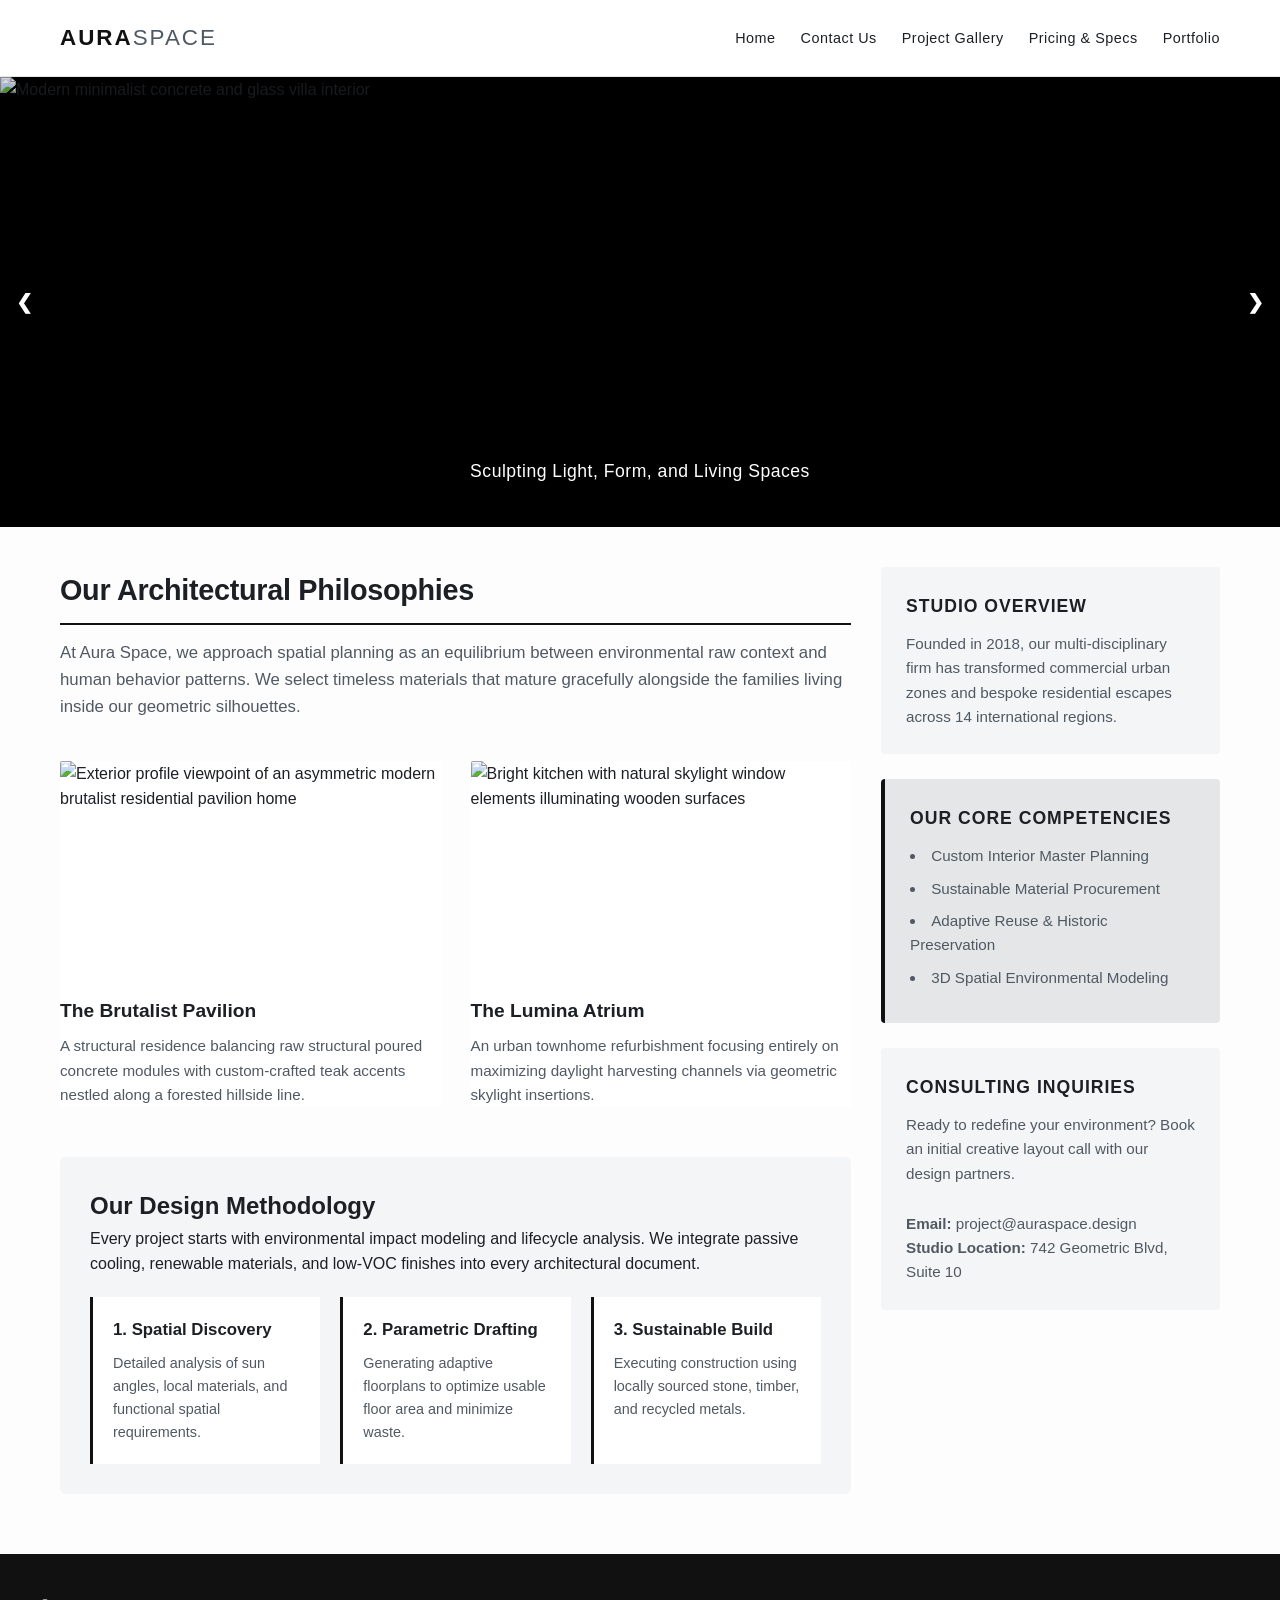
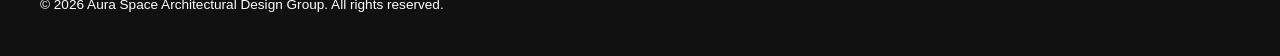
==== commit 5799477d: "Fix HTML entity encoding issues in index.html" ====
--- a/index.html
+++ b/index.html
@@ -383,8 +383,9 @@
                 <ul>
                     <li><a href="index.html">Home</a></li>
                     <li><a href="contact.html">Contact Us</a></li>
-                    <li><a href="gallery.html">Project Gallery</a></li>
+                    <li><a href="gallery.html" class="active">Project Gallery</a></li>
                     <li><a href="table.html">Pricing & Specs</a></li>
+                    <li><a href="portfolio.html">Portfolio</a></li>
                 </ul>
             </nav>
         </div>
@@ -536,4 +537,4 @@
         }, 6000);
     </script>
 </body>
-</html>+</html>
